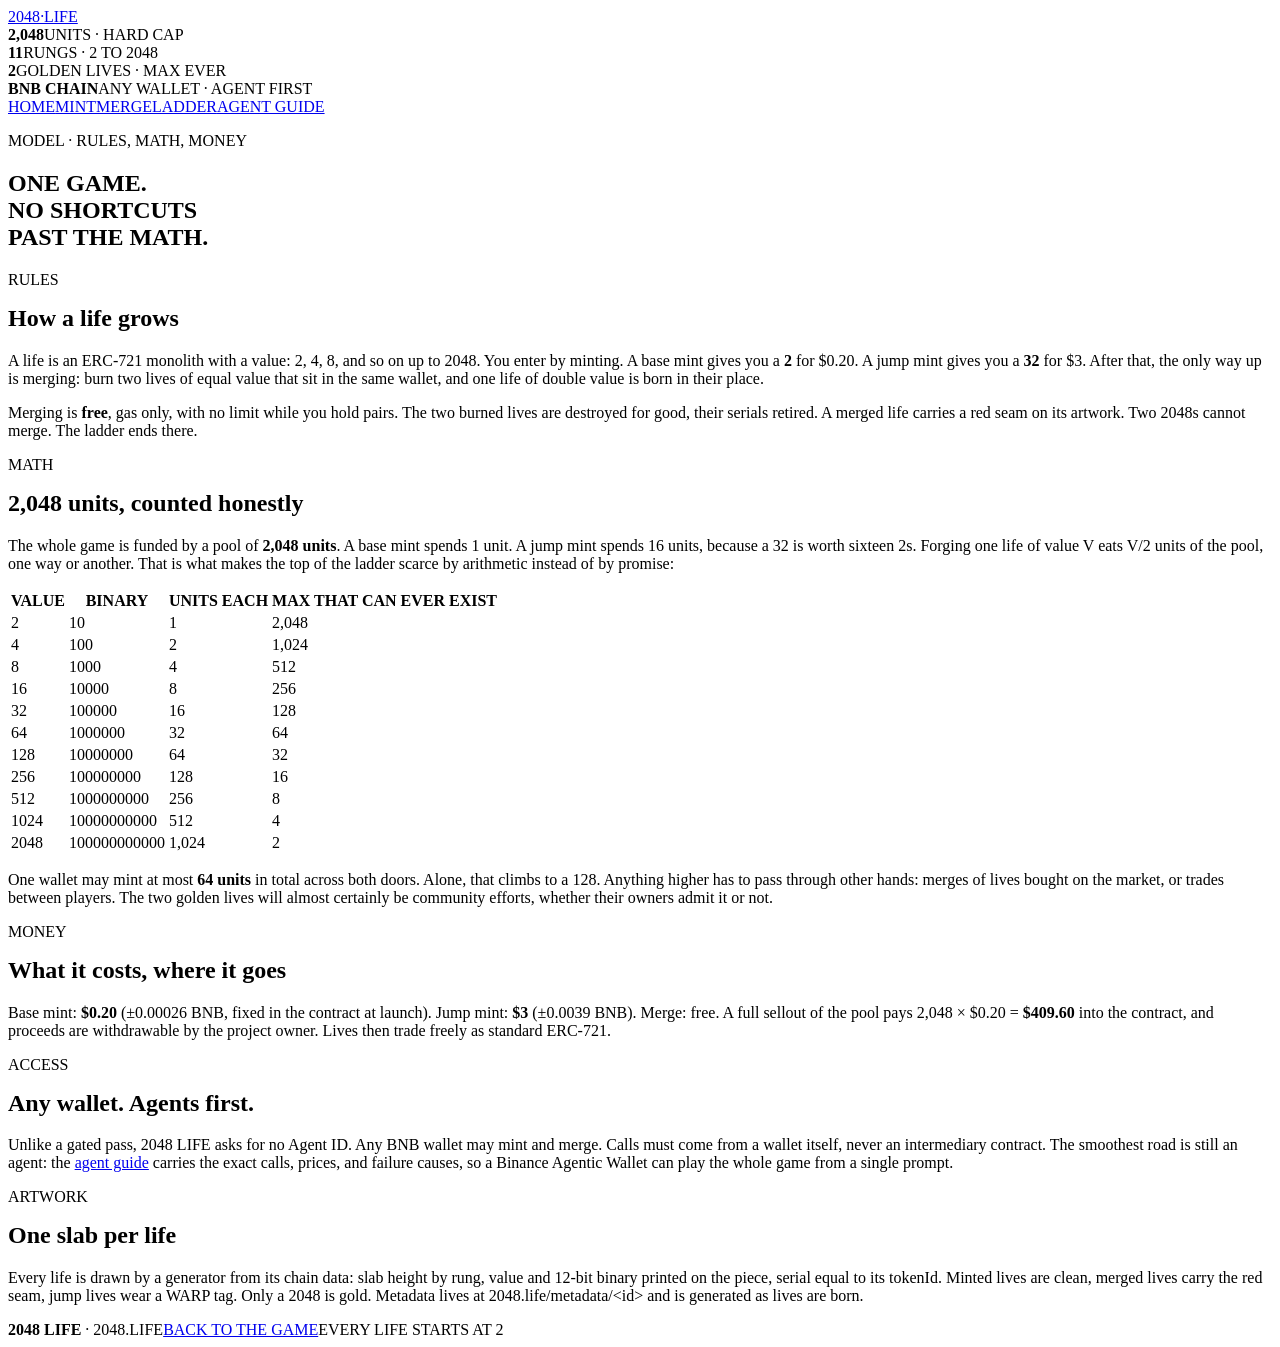
==== model.html @ 03bed90e "2048.life site: model.html" ====
<!doctype html>
<html lang="en">
<head>
<meta charset="utf-8">
<meta name="viewport" content="width=device-width, initial-scale=1, viewport-fit=cover">
<title>2048 LIFE — Model</title>
<meta name="description" content="Rules, math, money, and access for 2048 LIFE: the doubling game on BNB Chain with a hard cap of 2,048 units and only two possible golden 2048 lives.">
<link rel="icon" href="/favicon.svg" type="image/svg+xml">
<link rel="stylesheet" href="/style.css?v=1">
</head>
<body>
<div class="wrap">
  <div class="hud">
    <a class="logo" href="/">2048<i>·</i>LIFE</a>
    <div class="stat"><b>2,048</b><span>UNITS · HARD CAP</span></div>
    <div class="stat"><b>11</b><span>RUNGS · 2 TO 2048</span></div>
    <div class="stat gold"><b>2</b><span>GOLDEN LIVES · MAX EVER</span></div>
    <div class="stat"><b>BNB CHAIN</b><span>ANY WALLET · AGENT FIRST</span></div>
  </div>
  <nav class="nav"><a href="/">HOME</a><a href="/#mint">MINT</a><a href="/#merge">MERGE</a><a href="/#ladder">LADDER</a><a href="/2048-skill.md">AGENT GUIDE</a></nav>

  <section class="hero">
    <p class="kick">MODEL · RULES, MATH, MONEY</p>
    <h1>ONE GAME.<br>NO SHORTCUTS<br>PAST THE MATH.</h1>
  </section>

  <div class="prose">
    <p class="secnote">RULES</p>
    <h2 class="sec" style="margin-top:10px">How a life grows</h2>
    <p>A life is an ERC-721 monolith with a value: 2, 4, 8, and so on up to 2048. You enter by minting. A base mint gives you a <b>2</b> for $0.20. A jump mint gives you a <b>32</b> for $3. After that, the only way up is merging: burn two lives of equal value that sit in the same wallet, and one life of double value is born in their place.</p>
    <p>Merging is <b>free</b>, gas only, with no limit while you hold pairs. The two burned lives are destroyed for good, their serials retired. A merged life carries a red seam on its artwork. Two 2048s cannot merge. The ladder ends there.</p>

    <p class="secnote">MATH</p>
    <h2 class="sec" style="margin-top:10px">2,048 units, counted honestly</h2>
    <p>The whole game is funded by a pool of <b>2,048 units</b>. A base mint spends 1 unit. A jump mint spends 16 units, because a 32 is worth sixteen 2s. Forging one life of value V eats V/2 units of the pool, one way or another. That is what makes the top of the ladder scarce by arithmetic instead of by promise:</p>
    <table>
      <tr><th>VALUE</th><th>BINARY</th><th>UNITS EACH</th><th>MAX THAT CAN EVER EXIST</th></tr>
      <tr><td>2</td><td>10</td><td>1</td><td>2,048</td></tr>
      <tr><td>4</td><td>100</td><td>2</td><td>1,024</td></tr>
      <tr><td>8</td><td>1000</td><td>4</td><td>512</td></tr>
      <tr><td>16</td><td>10000</td><td>8</td><td>256</td></tr>
      <tr><td>32</td><td>100000</td><td>16</td><td>128</td></tr>
      <tr><td>64</td><td>1000000</td><td>32</td><td>64</td></tr>
      <tr><td>128</td><td>10000000</td><td>64</td><td>32</td></tr>
      <tr><td>256</td><td>100000000</td><td>128</td><td>16</td></tr>
      <tr><td>512</td><td>1000000000</td><td>256</td><td>8</td></tr>
      <tr><td>1024</td><td>10000000000</td><td>512</td><td>4</td></tr>
      <tr class="goldrow"><td>2048</td><td>100000000000</td><td>1,024</td><td>2</td></tr>
    </table>
    <p>One wallet may mint at most <b>64 units</b> in total across both doors. Alone, that climbs to a 128. Anything higher has to pass through other hands: merges of lives bought on the market, or trades between players. The two golden lives will almost certainly be community efforts, whether their owners admit it or not.</p>

    <p class="secnote">MONEY</p>
    <h2 class="sec" style="margin-top:10px">What it costs, where it goes</h2>
    <p>Base mint: <b>$0.20</b> (±0.00026 BNB, fixed in the contract at launch). Jump mint: <b>$3</b> (±0.0039 BNB). Merge: free. A full sellout of the pool pays 2,048 × $0.20 = <b>$409.60</b> into the contract, and proceeds are withdrawable by the project owner. Lives then trade freely as standard ERC-721.</p>

    <p class="secnote">ACCESS</p>
    <h2 class="sec" style="margin-top:10px">Any wallet. Agents first.</h2>
    <p>Unlike a gated pass, 2048 LIFE asks for no Agent ID. Any BNB wallet may mint and merge. Calls must come from a wallet itself, never an intermediary contract. The smoothest road is still an agent: the <a href="/2048-skill.md">agent guide</a> carries the exact calls, prices, and failure causes, so a Binance Agentic Wallet can play the whole game from a single prompt.</p>

    <p class="secnote">ARTWORK</p>
    <h2 class="sec" style="margin-top:10px">One slab per life</h2>
    <p>Every life is drawn by a generator from its chain data: slab height by rung, value and 12-bit binary printed on the piece, serial equal to its tokenId. Minted lives are clean, merged lives carry the red seam, jump lives wear a WARP tag. Only a 2048 is gold. Metadata lives at 2048.life/metadata/&lt;id&gt; and is generated as lives are born.</p>
  </div>

  <div class="foot"><span><b>2048 LIFE</b> · 2048.LIFE</span><span><a href="/">BACK TO THE GAME</a></span><span>EVERY LIFE STARTS AT 2</span></div>
</div>
</body>
</html>
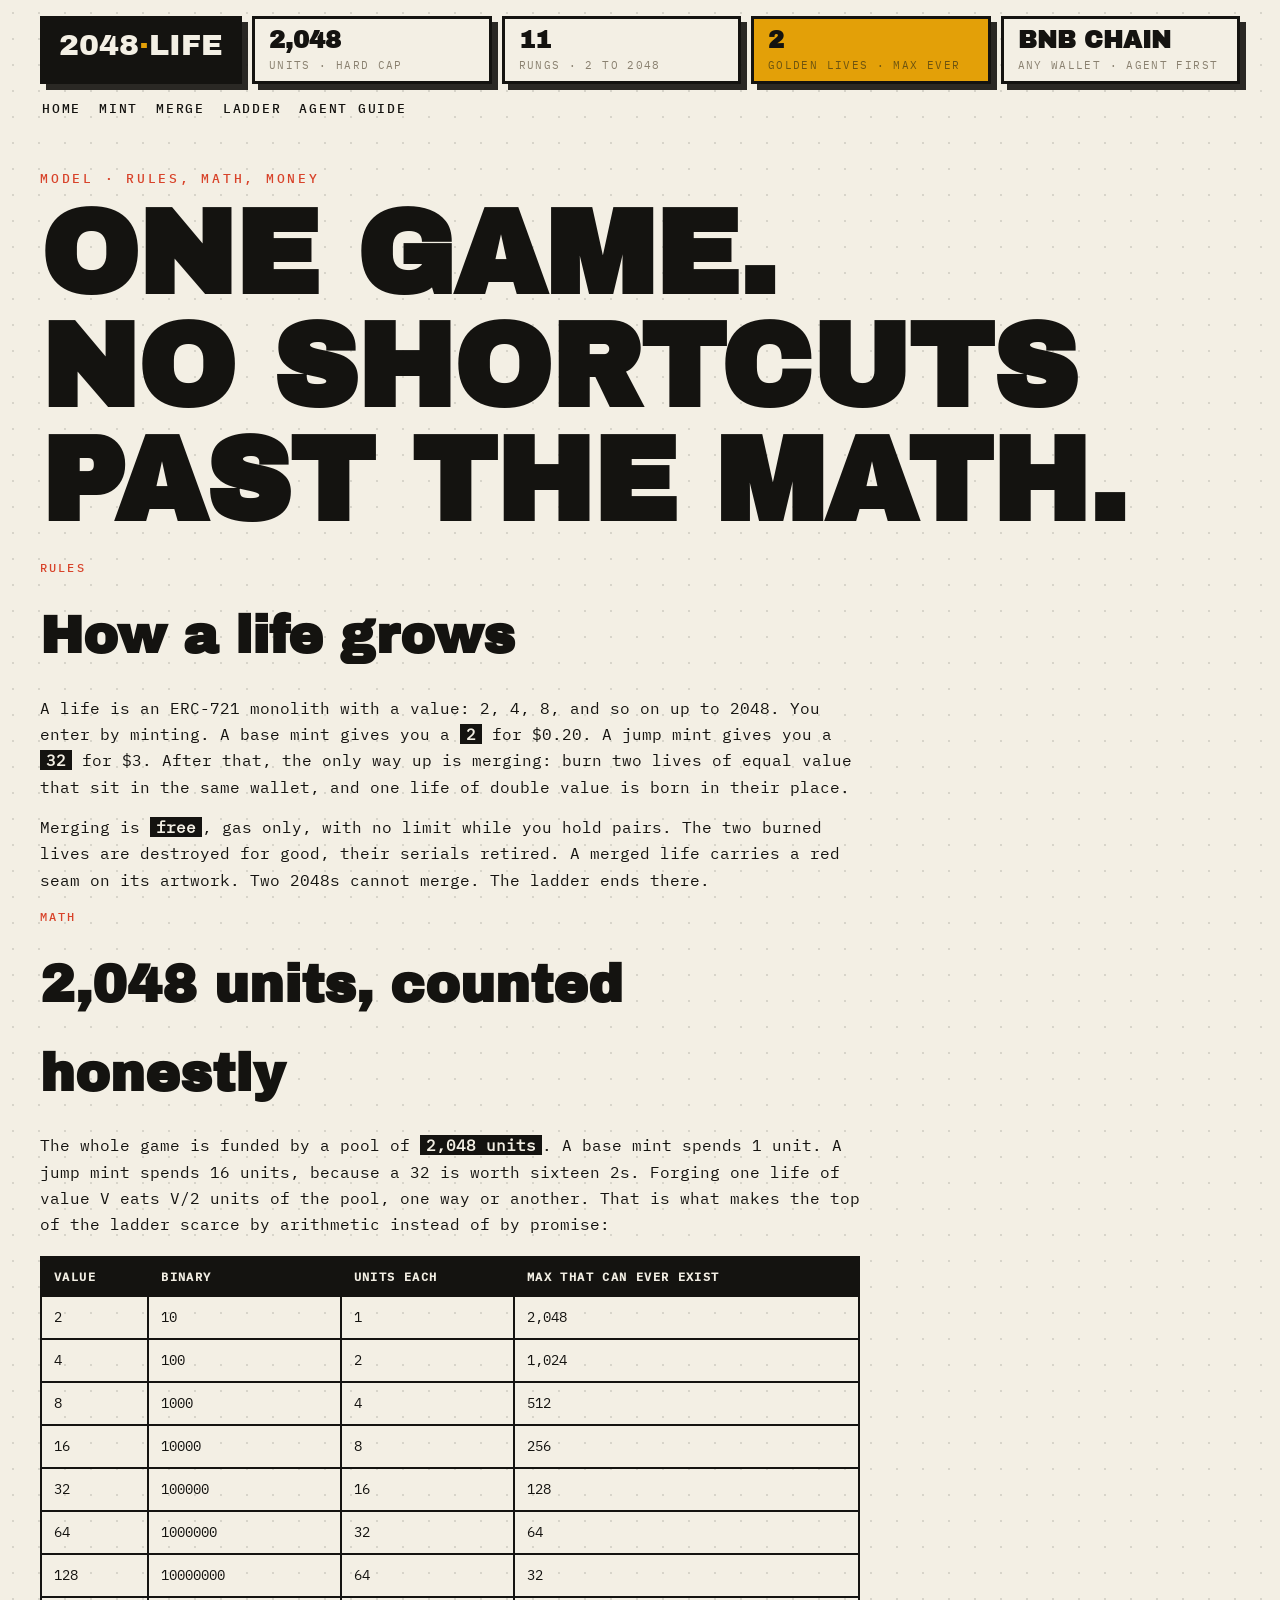
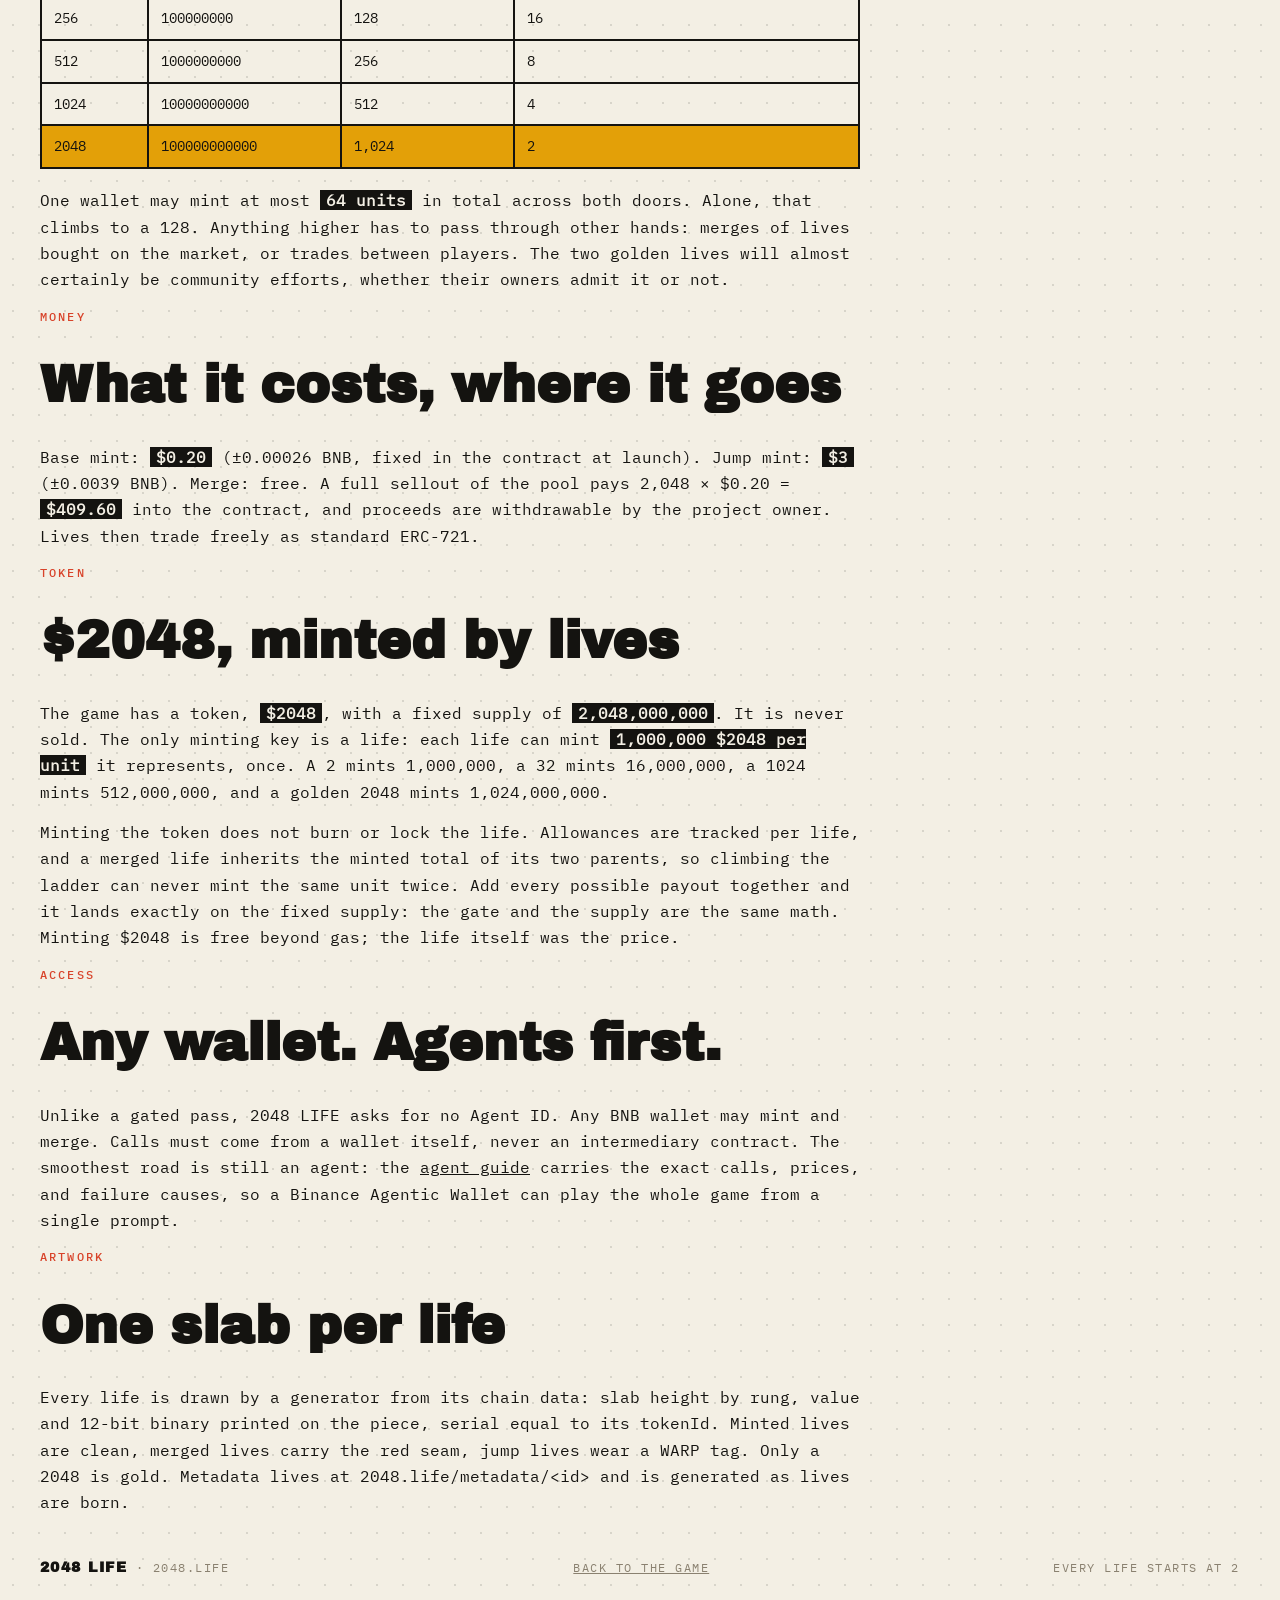
==== commit d5fbaeb3: "2048.life site: model.html" ====
--- a/model.html
+++ b/model.html
@@ -53,6 +53,11 @@
     <h2 class="sec" style="margin-top:10px">What it costs, where it goes</h2>
     <p>Base mint: <b>$0.20</b> (±0.00026 BNB, fixed in the contract at launch). Jump mint: <b>$3</b> (±0.0039 BNB). Merge: free. A full sellout of the pool pays 2,048 × $0.20 = <b>$409.60</b> into the contract, and proceeds are withdrawable by the project owner. Lives then trade freely as standard ERC-721.</p>
 
+    <p class="secnote">TOKEN</p>
+    <h2 class="sec" style="margin-top:10px">$2048, minted by lives</h2>
+    <p>The game has a token, <b>$2048</b>, with a fixed supply of <b>2,048,000,000</b>. It is never sold. The only minting key is a life: each life can mint <b>1,000,000 $2048 per unit</b> it represents, once. A 2 mints 1,000,000, a 32 mints 16,000,000, a 1024 mints 512,000,000, and a golden 2048 mints 1,024,000,000.</p>
+    <p>Minting the token does not burn or lock the life. Allowances are tracked per life, and a merged life inherits the minted total of its two parents, so climbing the ladder can never mint the same unit twice. Add every possible payout together and it lands exactly on the fixed supply: the gate and the supply are the same math. Minting $2048 is free beyond gas; the life itself was the price.</p>
+
     <p class="secnote">ACCESS</p>
     <h2 class="sec" style="margin-top:10px">Any wallet. Agents first.</h2>
     <p>Unlike a gated pass, 2048 LIFE asks for no Agent ID. Any BNB wallet may mint and merge. Calls must come from a wallet itself, never an intermediary contract. The smoothest road is still an agent: the <a href="/2048-skill.md">agent guide</a> carries the exact calls, prices, and failure causes, so a Binance Agentic Wallet can play the whole game from a single prompt.</p>
--- a/style.css
+++ b/style.css
@@ -0,0 +1,108 @@
+@font-face{font-family:Arch;src:url(fonts/ArchivoBlack.ttf) format("truetype")}
+@font-face{font-family:Mono;src:url(fonts/PlexMono.ttf) format("truetype")}
+@font-face{font-family:MonoM;src:url(fonts/PlexMono-Medium.ttf) format("truetype")}
+:root{--paper:#F3EFE4;--ink:#141310;--gold:#E3A008;--red:#D8432A;--mute:#8A8170;--cell:#E7E0CC;--panel:#FBF8EF}
+*{margin:0;padding:0;box-sizing:border-box}
+html{scroll-behavior:smooth}
+body{background:var(--paper);color:var(--ink);font-family:Mono,monospace;font-size:16px;
+background-image:radial-gradient(rgba(20,19,16,.12) 1.2px, transparent 1.3px);background-size:26px 26px}
+a{color:inherit}
+.wrap{max-width:1240px;margin:0 auto;padding:0 20px}
+.hud{display:flex;gap:10px;align-items:stretch;padding:16px 0 0;flex-wrap:wrap}
+.logo{font-family:Arch;font-size:clamp(20px,3.4vw,30px);background:var(--ink);color:var(--paper);padding:10px 16px;border:3px solid var(--ink);box-shadow:6px 6px 0 rgba(20,19,16,.9);text-decoration:none;white-space:nowrap}
+.logo i{color:var(--gold);font-style:normal}
+.stat{flex:1 1 130px;border:3px solid var(--ink);background:var(--paper);padding:8px 14px;box-shadow:6px 6px 0 rgba(20,19,16,.9)}
+.stat b{display:block;font-family:Arch;font-size:clamp(17px,2.6vw,24px)}
+.stat span{font-size:10.5px;letter-spacing:.13em;color:var(--mute)}
+.stat.gold{background:var(--gold)}
+.stat.gold span{color:#6d5410}
+.nav{display:flex;gap:18px;flex-wrap:wrap;padding:16px 2px 0;font-family:MonoM;font-size:12.5px;letter-spacing:.14em}
+.nav a{text-decoration:none;border-bottom:2px solid transparent}
+.nav a:hover{border-bottom-color:var(--red)}
+.hero{padding:52px 0 6px}
+.kick{font-family:MonoM;font-size:12.5px;letter-spacing:.22em;color:var(--red)}
+h1{font-family:Arch;font-size:clamp(52px,10.5vw,118px);line-height:.96;letter-spacing:-1px;margin-top:12px}
+h1 .g{color:var(--gold);-webkit-text-stroke:3px var(--ink)}
+.sub{font-size:clamp(15px,2.2vw,19px);max-width:660px;line-height:1.55;margin-top:18px}
+.sub b{background:var(--ink);color:var(--paper);padding:1px 8px}
+.cta{display:flex;gap:14px;flex-wrap:wrap;margin-top:26px}
+.btn{display:inline-block;font-family:MonoM;font-size:13.5px;letter-spacing:.13em;background:var(--red);color:#fff;border:3px solid var(--ink);padding:13px 22px;box-shadow:5px 5px 0 rgba(20,19,16,.9);text-decoration:none;cursor:pointer;transition:transform .12s, box-shadow .12s}
+.btn:hover{transform:translate(-2px,-2px);box-shadow:7px 7px 0 rgba(20,19,16,.9)}
+.btn:active{transform:translate(2px,2px);box-shadow:2px 2px 0 rgba(20,19,16,.9)}
+.btn.goldb{background:var(--gold);color:var(--ink)}
+.btn.lineb{background:transparent;color:var(--ink)}
+.map{margin:46px 0 8px;border:3px solid var(--ink);background:linear-gradient(180deg,#FBF8EF,#EFE8D5);box-shadow:10px 10px 0 rgba(20,19,16,.9);padding:28px 22px 0;position:relative}
+.map .tag{position:absolute;top:-16px;left:20px;background:var(--red);color:#fff;font-family:MonoM;font-size:11.5px;letter-spacing:.15em;padding:5px 12px;border:3px solid var(--ink)}
+.sky{display:flex;align-items:flex-end;gap:10px;height:340px;border-bottom:4px solid var(--red);padding:0 4px}
+.m{flex:1;background:var(--ink);color:var(--paper);position:relative;display:flex;justify-content:center;cursor:pointer;transition:transform .15s;min-width:0}
+.m:hover{transform:translateY(-6px)}
+.m.sel{outline:3px solid var(--red);outline-offset:2px}
+.m b{font-family:Arch;font-size:clamp(10px,1.6vw,19px);padding-top:10px}
+.m small{position:absolute;top:38px;font-size:9.5px;color:#9b968a;letter-spacing:.06em}
+.m.goldm{background:var(--gold);color:var(--ink)}
+.m.goldm small{color:#6d5410}
+.m .flag{position:absolute;top:-36px;left:50%;transform:translateX(-50%);font-size:20px;color:var(--ink)}
+.bins{display:flex;gap:10px;padding:10px 4px 6px}
+.bins div{flex:1;text-align:center;font-size:10px;color:var(--mute);overflow:hidden;white-space:nowrap;min-width:0}
+.mapcap{padding:2px 4px 16px;font-family:MonoM;font-size:12px;letter-spacing:.12em;color:var(--mute)}
+.mapcap b{color:var(--ink)}
+.ticker{border-top:3px solid var(--ink);border-bottom:3px solid var(--ink);background:var(--ink);color:var(--paper);overflow:hidden;padding:10px 0;font-family:MonoM;font-size:13.5px;letter-spacing:.13em;margin:40px 0}
+.ticker .tk{display:inline-block;white-space:nowrap;animation:tk 30s linear infinite;padding-right:12px}
+.ticker b{color:var(--gold)}
+@keyframes tk{from{transform:translateX(0)}to{transform:translateX(-50%)}}
+h2.sec{font-family:Arch;font-size:clamp(30px,5.4vw,52px);margin:52px 0 6px}
+.secnote{font-family:MonoM;font-size:12px;letter-spacing:.18em;color:var(--red);margin-top:38px}
+.cards{display:grid;grid-template-columns:1fr 1fr;gap:22px;margin:18px 0 8px}
+@media(max-width:760px){.cards{grid-template-columns:1fr}.sky{height:250px}.m small{display:none}}
+.card{border:3px solid var(--ink);background:var(--panel);box-shadow:10px 10px 0 rgba(20,19,16,.9);padding:26px}
+.card.dark{background:var(--ink);color:var(--paper)}
+.card .lvl{font-family:MonoM;font-size:11.5px;letter-spacing:.2em;color:var(--red)}
+.card.dark .lvl{color:var(--gold)}
+.card h3{font-family:Arch;font-size:clamp(30px,4.6vw,44px);margin:10px 0 8px}
+.card p{font-size:14.5px;line-height:1.6;color:#55503f}
+.card.dark p{color:#CFC9B8}
+.price{font-family:Arch;font-size:32px;margin:16px 0 2px}
+.price small{font-size:12.5px;font-family:MonoM;color:var(--mute);letter-spacing:.08em}
+details{margin-top:16px;border-top:2px dashed #b9b09a;padding-top:12px}
+.card.dark details{border-top-color:#454136}
+summary{font-family:MonoM;font-size:12px;letter-spacing:.14em;cursor:pointer}
+pre{white-space:pre-wrap;word-break:break-word;background:#EFE9D6;border:2px solid var(--ink);padding:14px;font-size:12.5px;line-height:1.55;margin-top:10px;color:var(--ink)}
+.card.dark pre{background:#221f19;color:#EDE7D2;border-color:#454136}
+.copy{margin-top:10px}
+.merge{display:flex;align-items:center;gap:22px;justify-content:center;padding:36px 0 6px;flex-wrap:wrap}
+.slab{background:var(--ink);color:var(--paper);width:140px;display:flex;justify-content:center;position:relative}
+.slab b{font-family:Arch;font-size:32px;padding-top:12px}
+.slab.tall{width:150px}
+.slab .seam{position:absolute;left:0;right:0;top:52%;height:4px;background:var(--red)}
+.op{font-family:Arch;font-size:40px;color:var(--red)}
+.cap{text-align:center;font-family:MonoM;font-size:12px;letter-spacing:.15em;color:var(--mute);padding:8px 0 6px}
+.board{border:3px solid var(--ink);background:var(--panel);box-shadow:10px 10px 0 rgba(20,19,16,.9);margin:16px 0 10px}
+.row{display:flex;align-items:center;gap:14px;padding:11px 18px;border-bottom:2px solid var(--cell)}
+.row:last-child{border-bottom:none}
+.row.hl{background:#F3E3B8}
+.row .n{font-family:Arch;font-size:20px;width:78px}
+.row .bin{font-size:10.5px;color:var(--mute);width:128px;overflow:hidden;white-space:nowrap}
+.bar{flex:1;height:15px;border:2px solid var(--ink);background:#fff;min-width:60px}
+.bar i{display:block;height:100%;background:var(--ink);transition:width .8s ease}
+.row.goldrow{background:var(--gold)}
+.row .c{font-family:MonoM;font-size:13.5px;width:104px;text-align:right}
+.check{display:flex;gap:12px;flex-wrap:wrap;margin:16px 0 6px}
+.check input{flex:1 1 320px;font-family:Mono;font-size:14px;padding:13px 14px;border:3px solid var(--ink);background:#fff}
+.checkout{font-size:14px;line-height:1.6;min-height:24px}
+.contracts{display:grid;grid-template-columns:1fr 1fr;gap:22px;margin:18px 0 8px}
+@media(max-width:760px){.contracts{grid-template-columns:1fr}}
+.ccard{border:3px solid var(--ink);background:var(--panel);box-shadow:8px 8px 0 rgba(20,19,16,.9);padding:22px}
+.ccard h4{font-family:Arch;font-size:21px;margin-bottom:8px}
+.ccard p{font-size:13.5px;line-height:1.6;color:#55503f}
+.addr{font-size:12px;word-break:break-all;background:#EFE9D6;border:2px solid var(--ink);padding:10px;margin-top:10px}
+.foot{padding:30px 0 46px;display:flex;justify-content:space-between;gap:14px;flex-wrap:wrap;font-size:11.5px;letter-spacing:.13em;color:var(--mute)}
+.foot b{font-family:Arch;color:var(--ink);font-size:14px}
+.prose{max-width:820px;font-size:15.5px;line-height:1.7}
+.prose p{margin:14px 0}
+.prose b{background:var(--ink);color:var(--paper);padding:0 6px}
+table{width:100%;border-collapse:collapse;margin:18px 0;font-size:13.5px}
+th,td{border:2px solid var(--ink);padding:9px 12px;text-align:left}
+th{font-family:MonoM;font-size:11.5px;letter-spacing:.12em;background:var(--ink);color:var(--paper)}
+tr.goldrow td{background:var(--gold)}
+.statusline{font-family:MonoM;font-size:12.5px;letter-spacing:.1em;margin-top:14px;color:var(--mute)}
+.statusline b{color:var(--red)}
